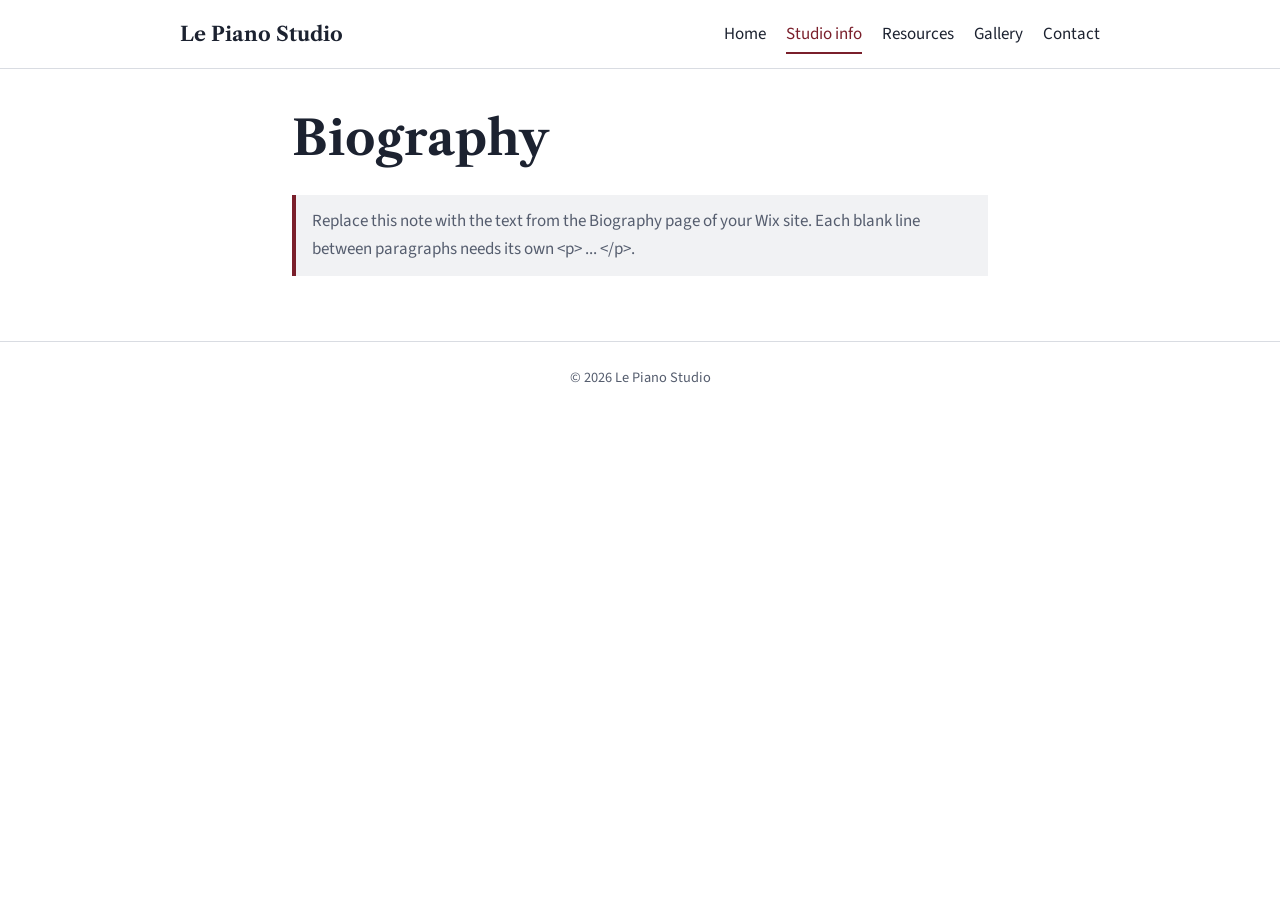
==== biography.html @ 48ca3c65 "Add files via upload" ====
<!doctype html>
<html lang="en">
<head>
<meta charset="utf-8">
<meta name="viewport" content="width=device-width,initial-scale=1">
<title>Biography | Le Piano Studio</title>
<link rel="preconnect" href="https://fonts.googleapis.com">
<link rel="preconnect" href="https://fonts.gstatic.com" crossorigin>
<link href="https://fonts.googleapis.com/css2?family=Libre+Caslon+Text:wght@400;700&family=Source+Sans+3:wght@400;600&display=swap" rel="stylesheet">
<link rel="stylesheet" href="css/styles.css">
</head>
<body>
<div id="site-header"></div>
<main><div class="wrap">
<h1>Biography</h1>
<p class="todo">Replace this note with the text from the Biography page of your Wix site. Each blank line between paragraphs needs its own &lt;p&gt; ... &lt;/p&gt;.</p>
</div></main>
<div id="site-footer"></div>
<script src="js/site.js"></script>
</body>
</html>
---- css/styles.css ----
:root{--ink:#1c2230;--muted:#555d6e;--paper:#fff;--wash:#f1f2f4;--accent:#7a1f2b;--line:#d9dce2;--serif:'Libre Caslon Text',Georgia,serif;--sans:'Source Sans 3','Segoe UI',Arial,sans-serif}
@media(prefers-color-scheme:dark){:root{--ink:#eceef2;--muted:#a9afbd;--paper:#14171f;--wash:#1d212c;--accent:#e08a96;--line:#333948}}
*{box-sizing:border-box}
body{margin:0;font:1.0625rem/1.65 var(--sans);color:var(--ink);background:var(--paper)}
h1,h2,h3{font-family:var(--serif);font-weight:700;line-height:1.2;margin:0 0 .6em}
h1{font-size:clamp(2rem,5vw,3rem)}h2{font-size:1.5rem;margin-top:1.8em}
p{margin:0 0 1em}a{color:var(--accent)}a:focus-visible,button:focus-visible{outline:3px solid var(--accent);outline-offset:2px}
.wrap{max-width:46rem;margin:0 auto;padding:0 1.25rem}
.site-header{border-bottom:1px solid var(--line);background:var(--paper)}
.header-inner{max-width:60rem;margin:0 auto;padding:.9rem 1.25rem;display:flex;flex-wrap:wrap;align-items:center;justify-content:space-between;gap:.5rem 1.5rem}
.brand{font:700 1.25rem var(--serif);color:var(--ink);text-decoration:none}
.nav{display:flex;flex-wrap:wrap;gap:.25rem 1.25rem;list-style:none;margin:0;padding:0}
.nav a{color:var(--ink);text-decoration:none;padding:.35rem 0;display:inline-block}
.nav a:hover,.nav a[aria-current=page]{color:var(--accent);box-shadow:inset 0 -2px var(--accent)}
.has-sub{position:relative}
.sub{list-style:none;margin:0;padding:.4rem 0;position:absolute;left:-.75rem;top:100%;min-width:12rem;background:var(--paper);border:1px solid var(--line);display:none;z-index:5}
.has-sub:hover .sub,.has-sub:focus-within .sub{display:block}
.sub a{padding:.4rem .75rem;display:block}
@media(max-width:40rem){.sub{position:static;display:block;border:0;padding:0 0 0 1rem}}
.keys{height:7rem;background:url("data:image/svg+xml,%3Csvg xmlns='http://www.w3.org/2000/svg' width='140' height='100' preserveAspectRatio='none' viewBox='0 0 140 100'%3E%3Crect width='140' height='100' fill='%23fff'/%3E%3Cg stroke='%23999' stroke-width='1'%3E%3Cpath d='M0 0V100M20 0V100M40 0V100M60 0V100M80 0V100M100 0V100M120 0V100'/%3E%3C/g%3E%3Cg fill='%231c2230'%3E%3Crect x='14' width='12' height='60'/%3E%3Crect x='34' width='12' height='60'/%3E%3Crect x='74' width='12' height='60'/%3E%3Crect x='94' width='12' height='60'/%3E%3Crect x='114' width='12' height='60'/%3E%3C/g%3E%3C/svg%3E") repeat-x left top/14rem 100%;border-bottom:.6rem solid var(--accent)}
.hero{padding:3rem 0 2.5rem}
.btn{display:inline-block;background:var(--accent);color:#fff;text-decoration:none;padding:.65rem 1.2rem;margin:0 .5rem .5rem 0;font-weight:600}
.btn.alt{background:none;color:var(--accent);box-shadow:inset 0 0 0 2px var(--accent)}
main .wrap{padding-top:2.5rem;padding-bottom:3rem}
.todo{background:var(--wash);border-left:4px solid var(--accent);padding:.75rem 1rem;color:var(--muted)}
.grid{display:grid;grid-template-columns:repeat(auto-fill,minmax(14rem,1fr));gap:1rem;padding:0;list-style:none}
.grid img{width:100%;height:auto;display:block}
.site-footer{border-top:1px solid var(--line);padding:1.5rem 0;color:var(--muted);font-size:.9rem;text-align:center}
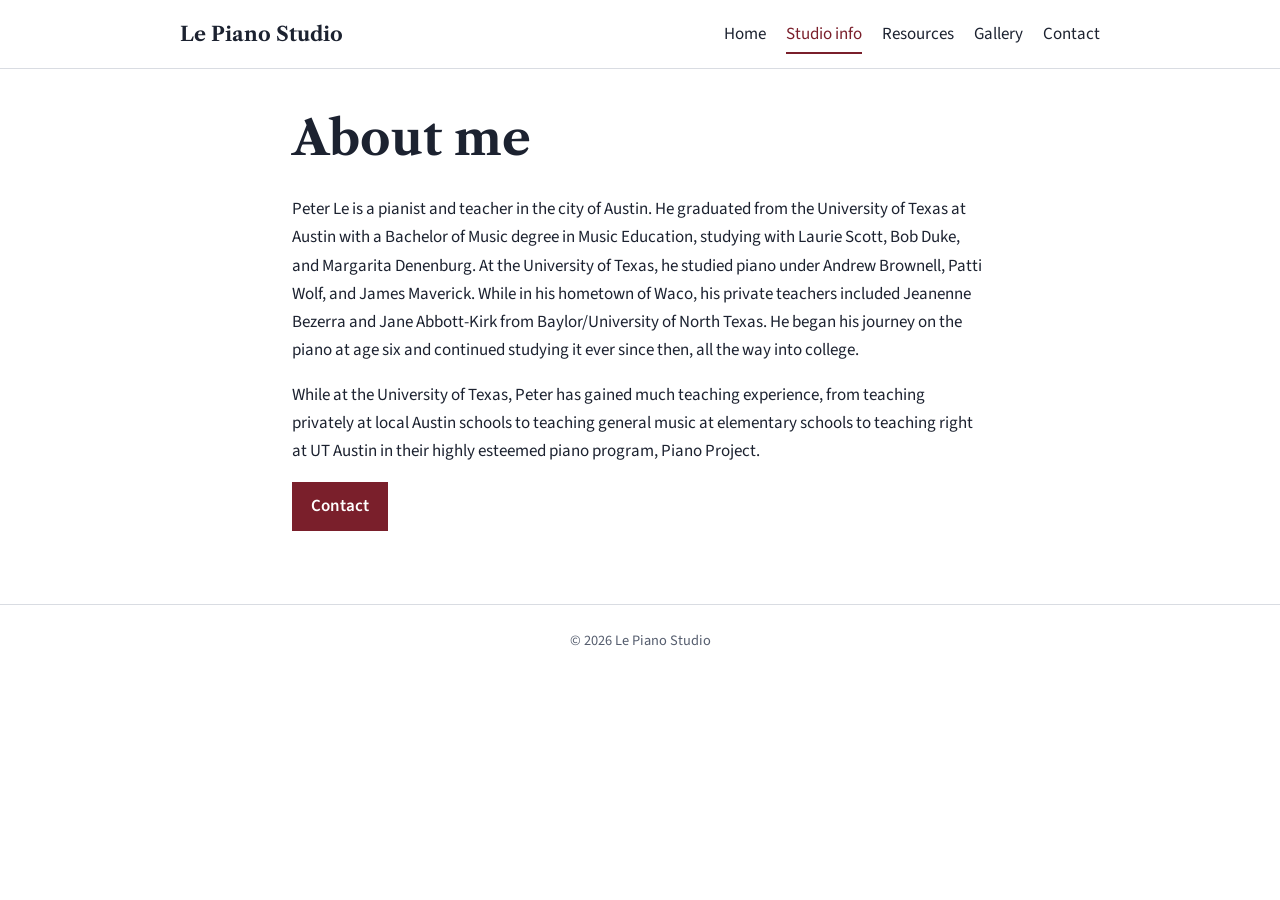
==== commit 21456837: "Add files via upload" ====
--- a/biography.html
+++ b/biography.html
@@ -12,8 +12,11 @@
 <body>
 <div id="site-header"></div>
 <main><div class="wrap">
-<h1>Biography</h1>
-<p class="todo">Replace this note with the text from the Biography page of your Wix site. Each blank line between paragraphs needs its own &lt;p&gt; ... &lt;/p&gt;.</p>
+<!-- EDIT: change the words between the tags. A new paragraph needs its own <p> ... </p> -->
+<h1>About me</h1>
+<p>Peter Le is a pianist and teacher in the city of Austin. He graduated from the University of Texas at Austin with a Bachelor of Music degree in Music Education, studying with Laurie Scott, Bob Duke, and Margarita Denenburg. At the University of Texas, he studied piano under Andrew Brownell, Patti Wolf, and James Maverick. While in his hometown of Waco, his private teachers included Jeanenne Bezerra and Jane Abbott-Kirk from Baylor/University of North Texas. He began his journey on the piano at age six and continued studying it ever since then, all the way into college.</p>
+<p>While at the University of Texas, Peter has gained much teaching experience, from teaching privately at local Austin schools to teaching general music at elementary schools to teaching right at UT Austin in their highly esteemed piano program, Piano Project.</p>
+<p><a class="btn" href="contact.html">Contact</a></p>
 </div></main>
 <div id="site-footer"></div>
 <script src="js/site.js"></script>
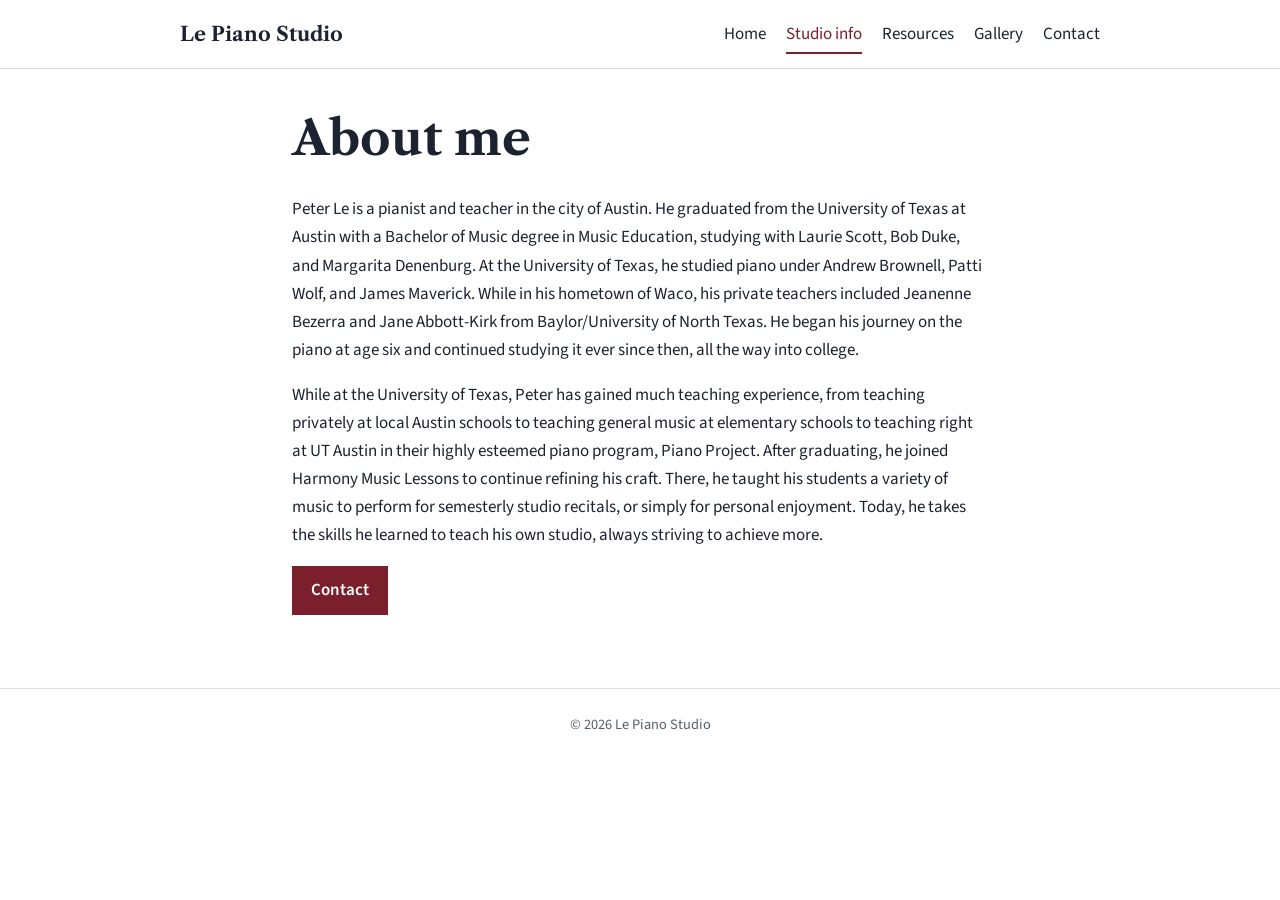
==== commit cfe91e1e: "Update biography.html" ====
--- a/biography.html
+++ b/biography.html
@@ -15,7 +15,7 @@
 <!-- EDIT: change the words between the tags. A new paragraph needs its own <p> ... </p> -->
 <h1>About me</h1>
 <p>Peter Le is a pianist and teacher in the city of Austin. He graduated from the University of Texas at Austin with a Bachelor of Music degree in Music Education, studying with Laurie Scott, Bob Duke, and Margarita Denenburg. At the University of Texas, he studied piano under Andrew Brownell, Patti Wolf, and James Maverick. While in his hometown of Waco, his private teachers included Jeanenne Bezerra and Jane Abbott-Kirk from Baylor/University of North Texas. He began his journey on the piano at age six and continued studying it ever since then, all the way into college.</p>
-<p>While at the University of Texas, Peter has gained much teaching experience, from teaching privately at local Austin schools to teaching general music at elementary schools to teaching right at UT Austin in their highly esteemed piano program, Piano Project.</p>
+<p>While at the University of Texas, Peter has gained much teaching experience, from teaching privately at local Austin schools to teaching general music at elementary schools to teaching right at UT Austin in their highly esteemed piano program, Piano Project. After graduating, he joined Harmony Music Lessons to continue refining his craft. There, he taught his students a variety of music to perform for semesterly studio recitals, or simply for personal enjoyment. Today, he takes the skills he learned to teach his own studio, always striving to achieve more.</p>
 <p><a class="btn" href="contact.html">Contact</a></p>
 </div></main>
 <div id="site-footer"></div>
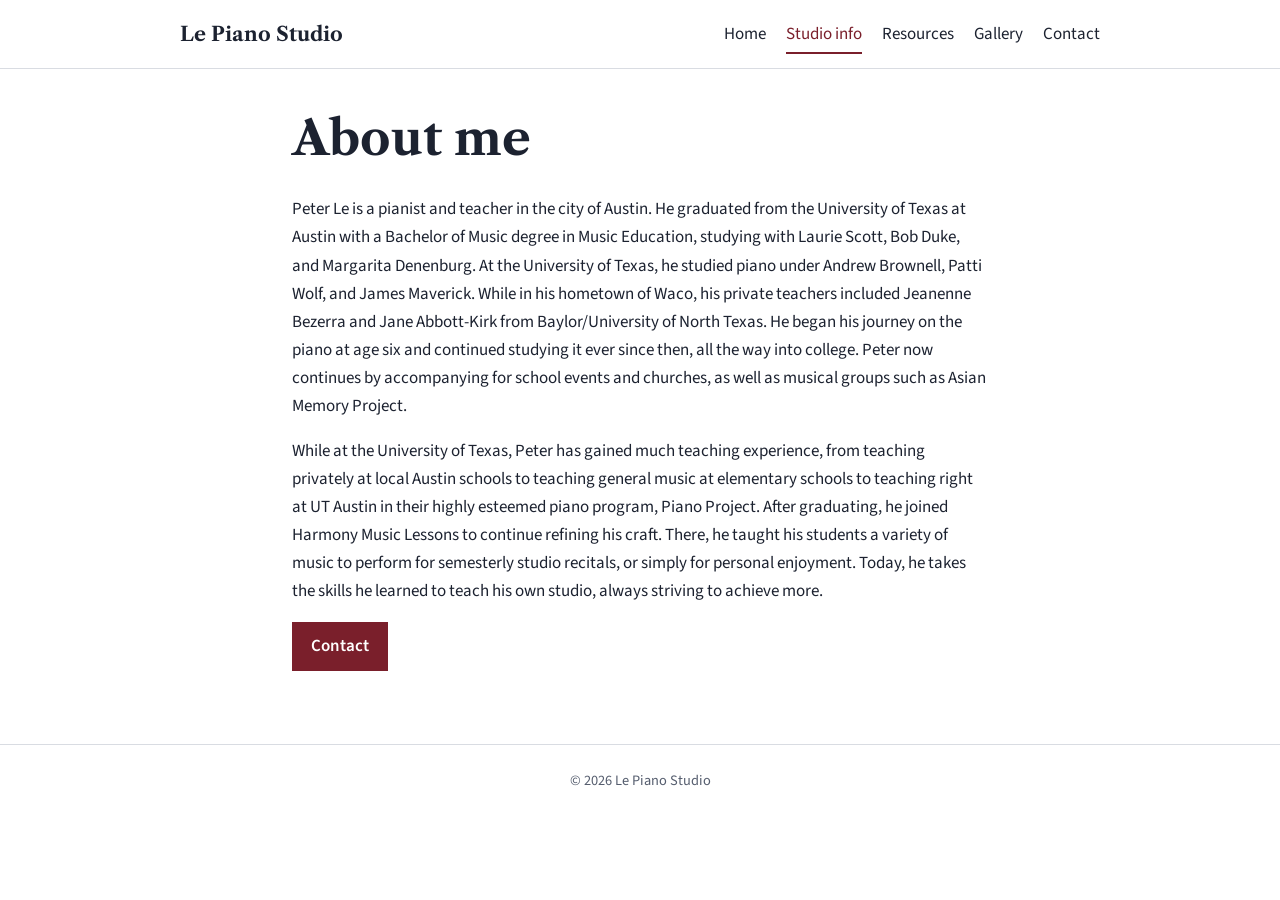
==== commit 3d5055dd: "Update biography.html" ====
--- a/biography.html
+++ b/biography.html
@@ -14,7 +14,7 @@
 <main><div class="wrap">
 <!-- EDIT: change the words between the tags. A new paragraph needs its own <p> ... </p> -->
 <h1>About me</h1>
-<p>Peter Le is a pianist and teacher in the city of Austin. He graduated from the University of Texas at Austin with a Bachelor of Music degree in Music Education, studying with Laurie Scott, Bob Duke, and Margarita Denenburg. At the University of Texas, he studied piano under Andrew Brownell, Patti Wolf, and James Maverick. While in his hometown of Waco, his private teachers included Jeanenne Bezerra and Jane Abbott-Kirk from Baylor/University of North Texas. He began his journey on the piano at age six and continued studying it ever since then, all the way into college.</p>
+<p>Peter Le is a pianist and teacher in the city of Austin. He graduated from the University of Texas at Austin with a Bachelor of Music degree in Music Education, studying with Laurie Scott, Bob Duke, and Margarita Denenburg. At the University of Texas, he studied piano under Andrew Brownell, Patti Wolf, and James Maverick. While in his hometown of Waco, his private teachers included Jeanenne Bezerra and Jane Abbott-Kirk from Baylor/University of North Texas. He began his journey on the piano at age six and continued studying it ever since then, all the way into college. Peter now continues by accompanying for school events and churches, as well as musical groups such as Asian Memory Project.</p>
 <p>While at the University of Texas, Peter has gained much teaching experience, from teaching privately at local Austin schools to teaching general music at elementary schools to teaching right at UT Austin in their highly esteemed piano program, Piano Project. After graduating, he joined Harmony Music Lessons to continue refining his craft. There, he taught his students a variety of music to perform for semesterly studio recitals, or simply for personal enjoyment. Today, he takes the skills he learned to teach his own studio, always striving to achieve more.</p>
 <p><a class="btn" href="contact.html">Contact</a></p>
 </div></main>
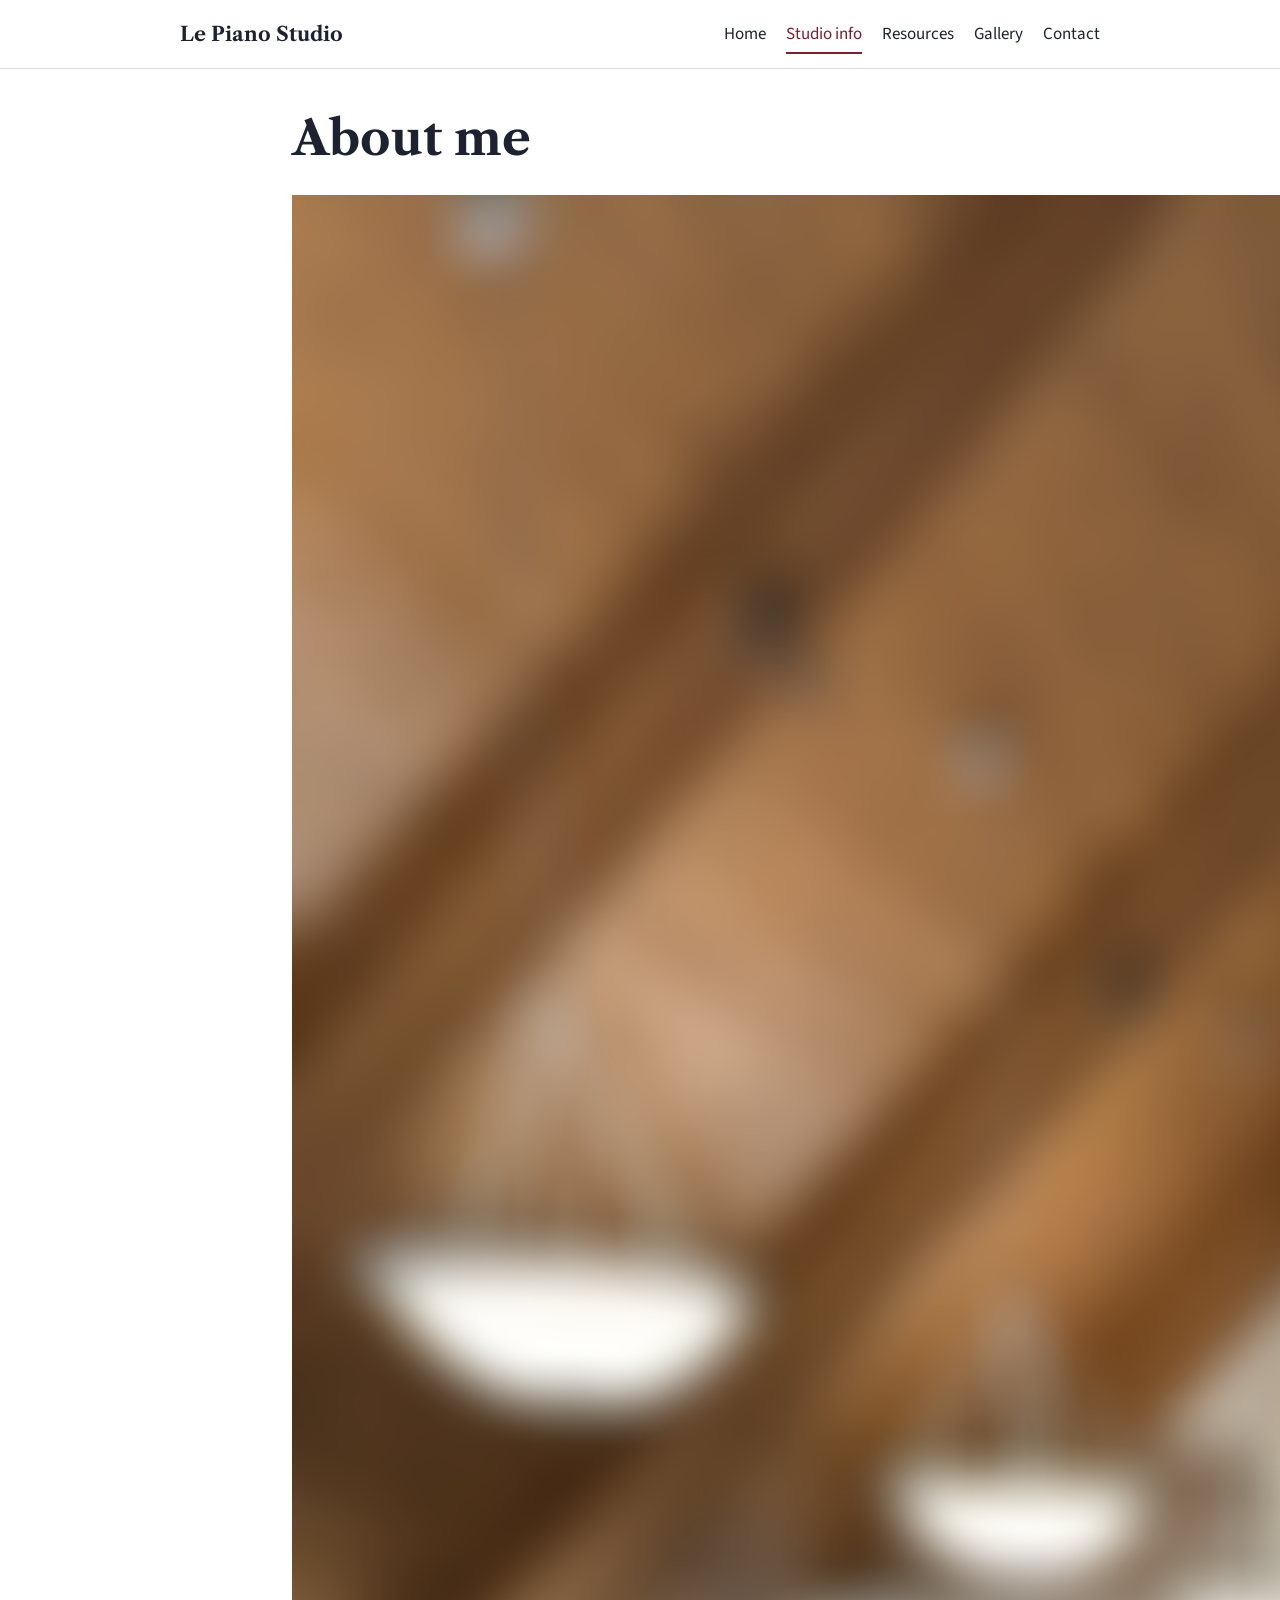
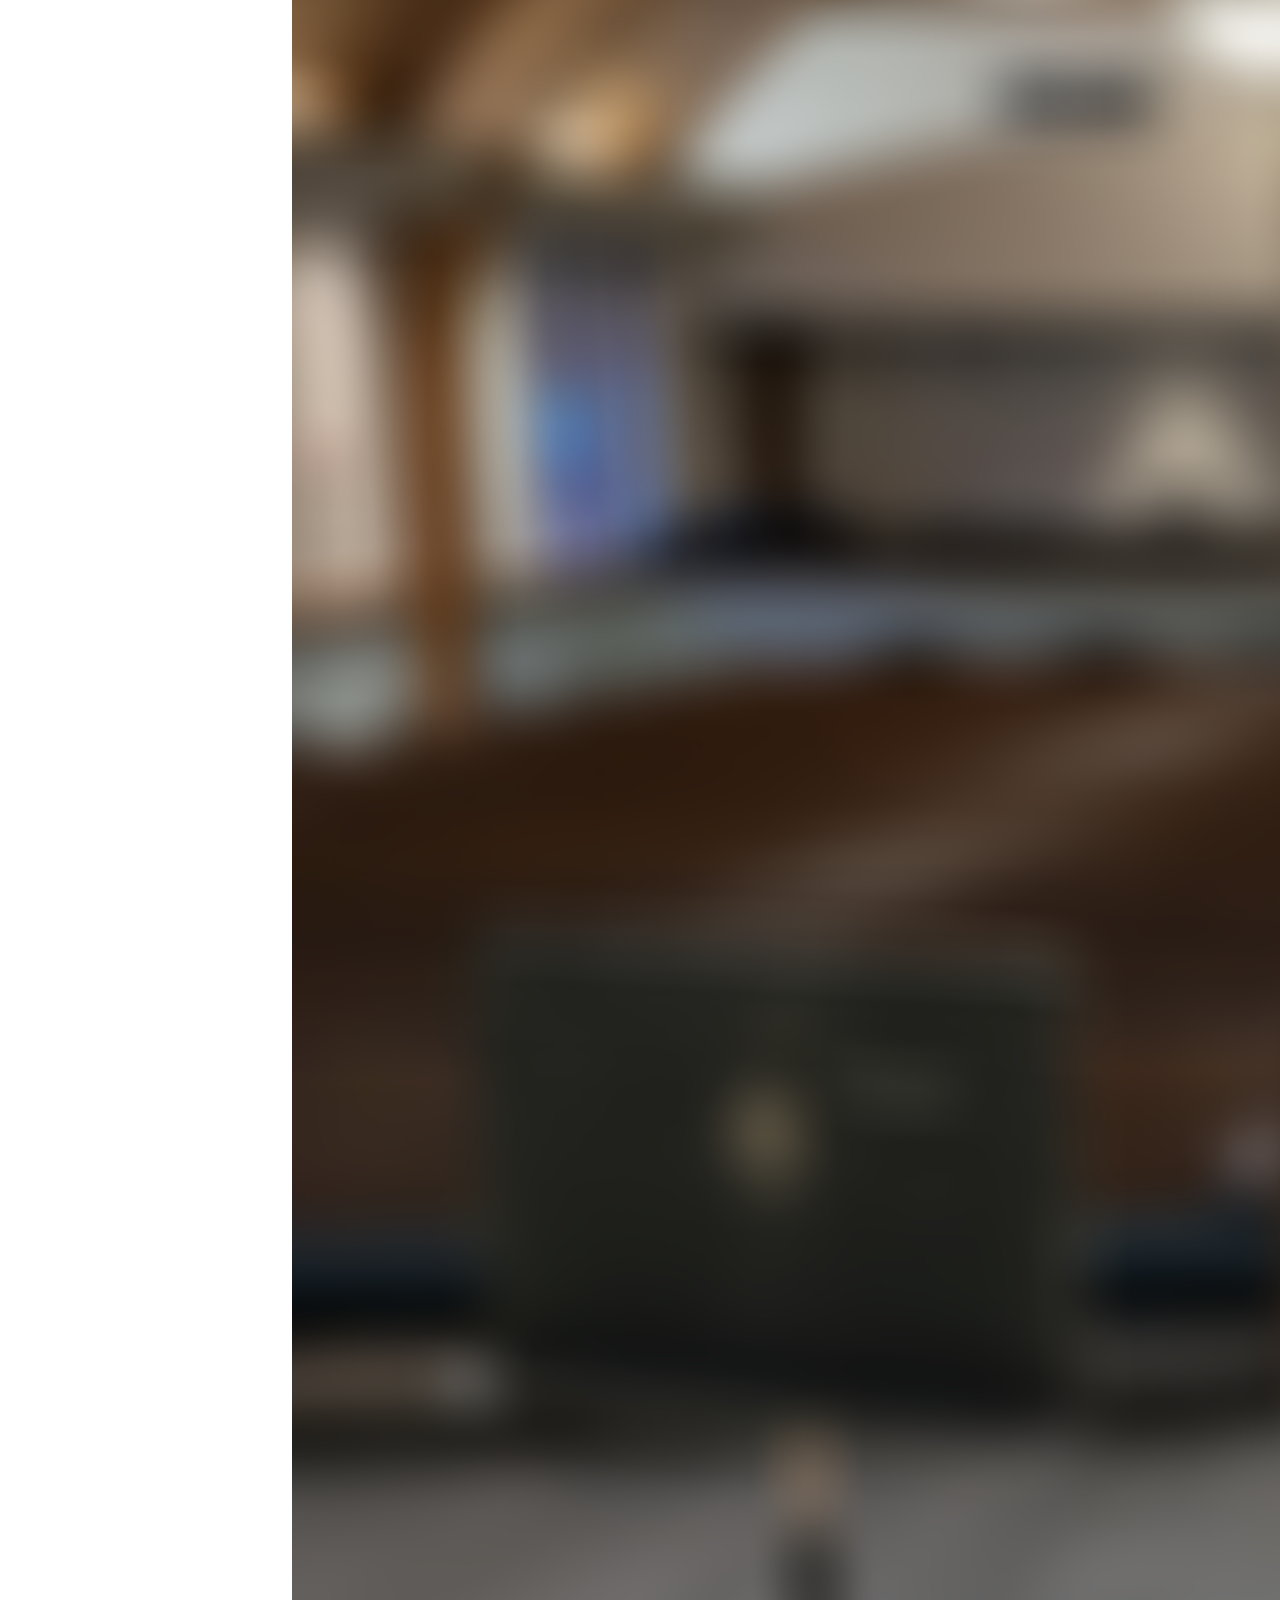
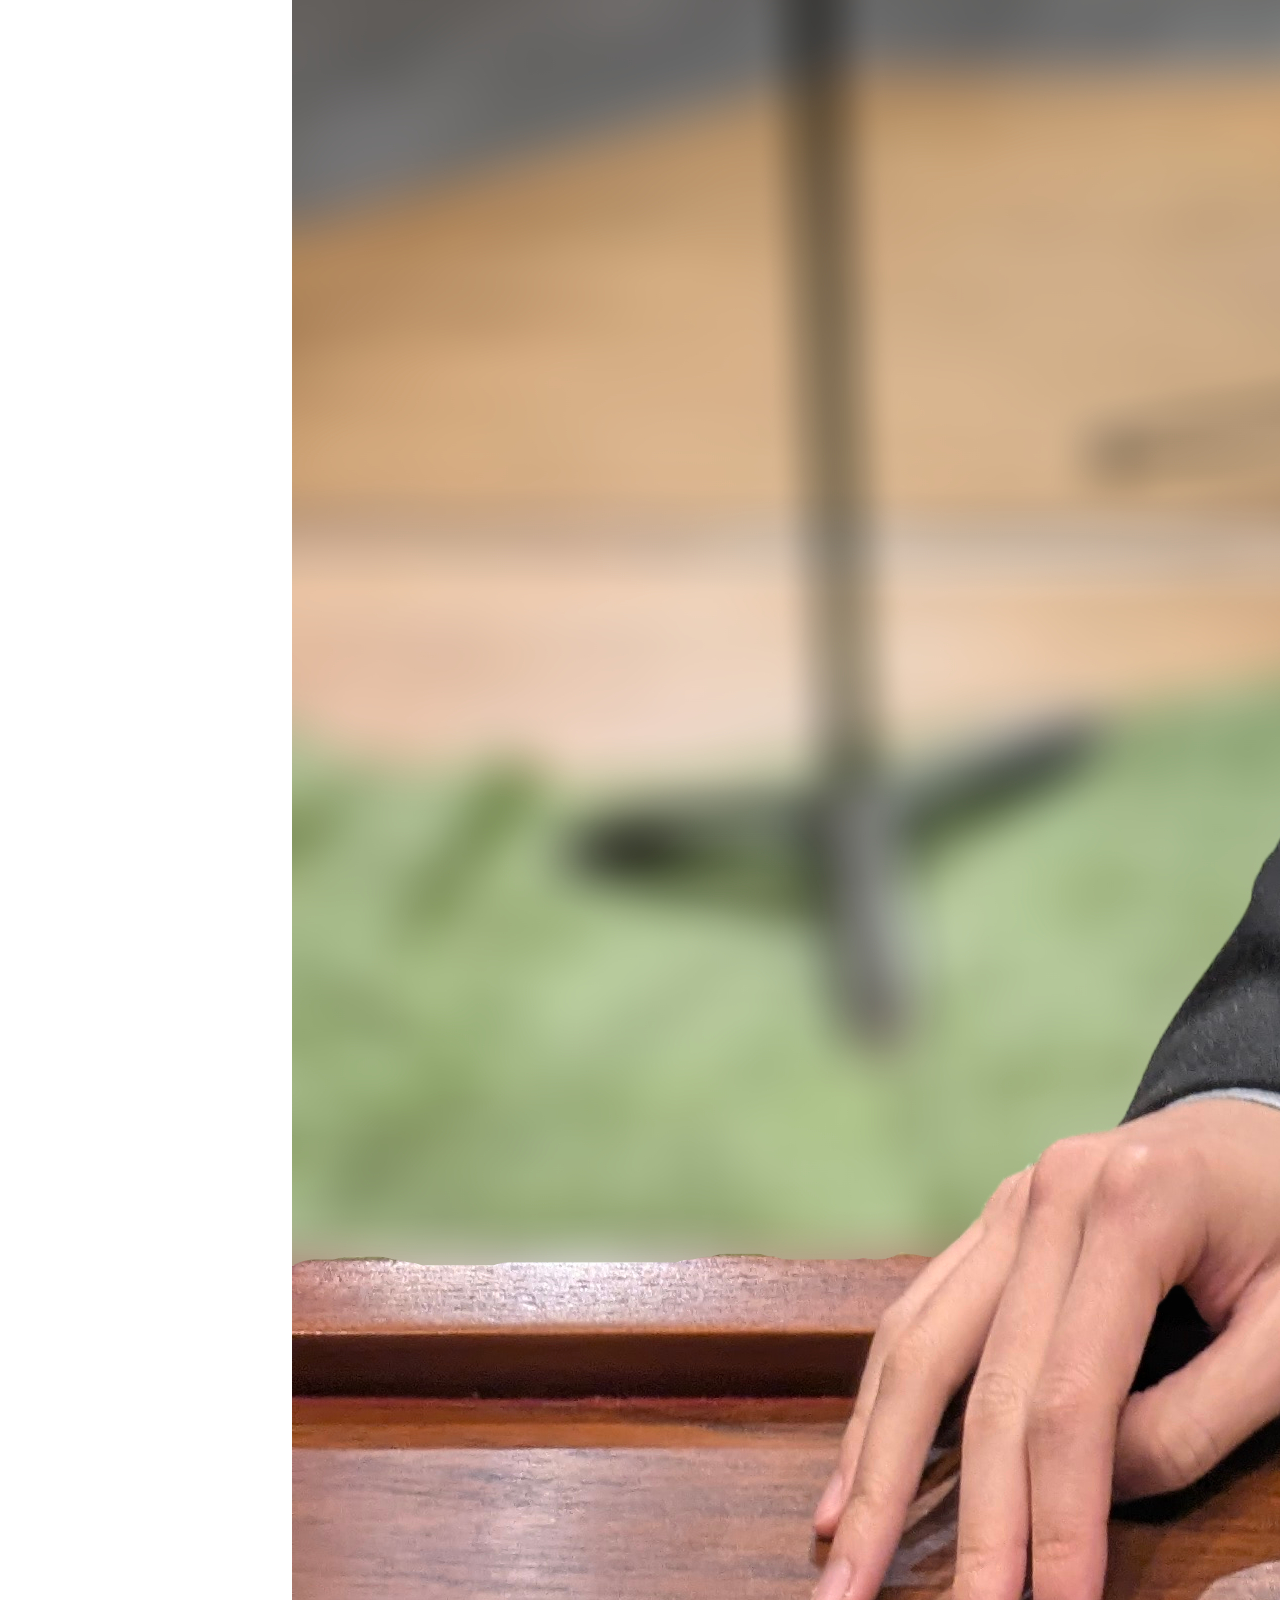
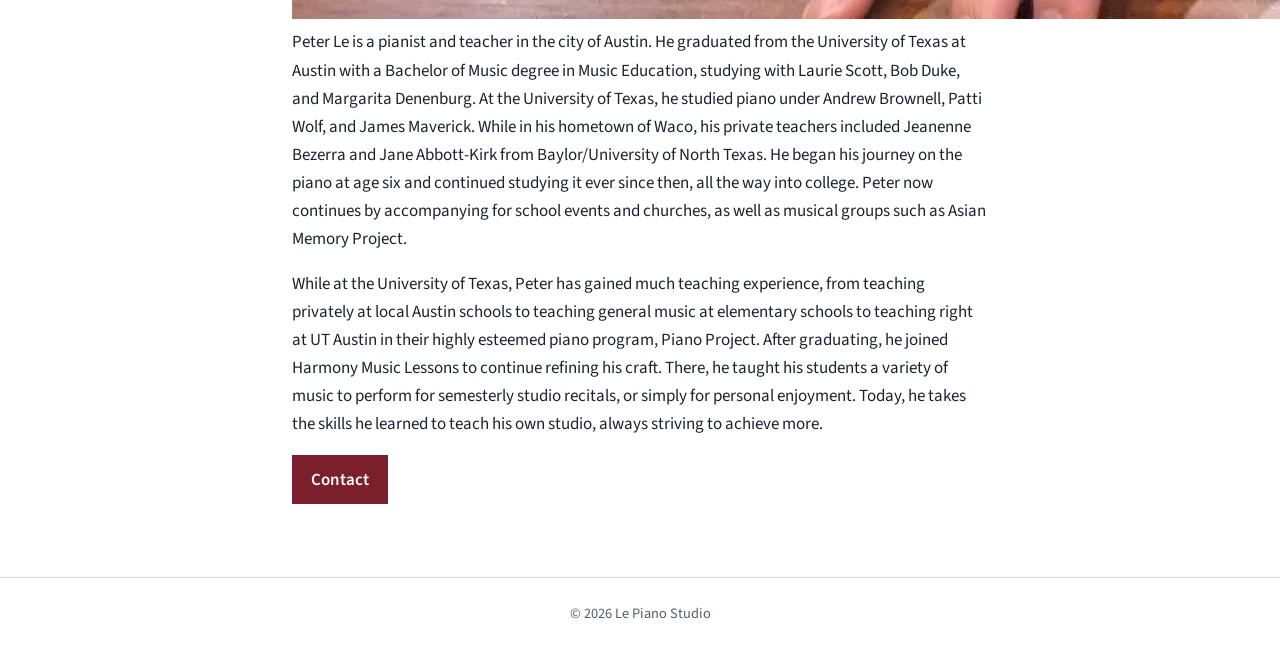
==== commit 434fbaab: "Update biography.html" ====
--- a/biography.html
+++ b/biography.html
@@ -14,6 +14,7 @@
 <main><div class="wrap">
 <!-- EDIT: change the words between the tags. A new paragraph needs its own <p> ... </p> -->
 <h1>About me</h1>
+  <img class="portrait" src="assets/PXL_20260418_220444146(1).jpg" alt="Self portrait">
 <p>Peter Le is a pianist and teacher in the city of Austin. He graduated from the University of Texas at Austin with a Bachelor of Music degree in Music Education, studying with Laurie Scott, Bob Duke, and Margarita Denenburg. At the University of Texas, he studied piano under Andrew Brownell, Patti Wolf, and James Maverick. While in his hometown of Waco, his private teachers included Jeanenne Bezerra and Jane Abbott-Kirk from Baylor/University of North Texas. He began his journey on the piano at age six and continued studying it ever since then, all the way into college. Peter now continues by accompanying for school events and churches, as well as musical groups such as Asian Memory Project.</p>
 <p>While at the University of Texas, Peter has gained much teaching experience, from teaching privately at local Austin schools to teaching general music at elementary schools to teaching right at UT Austin in their highly esteemed piano program, Piano Project. After graduating, he joined Harmony Music Lessons to continue refining his craft. There, he taught his students a variety of music to perform for semesterly studio recitals, or simply for personal enjoyment. Today, he takes the skills he learned to teach his own studio, always striving to achieve more.</p>
 <p><a class="btn" href="contact.html">Contact</a></p>
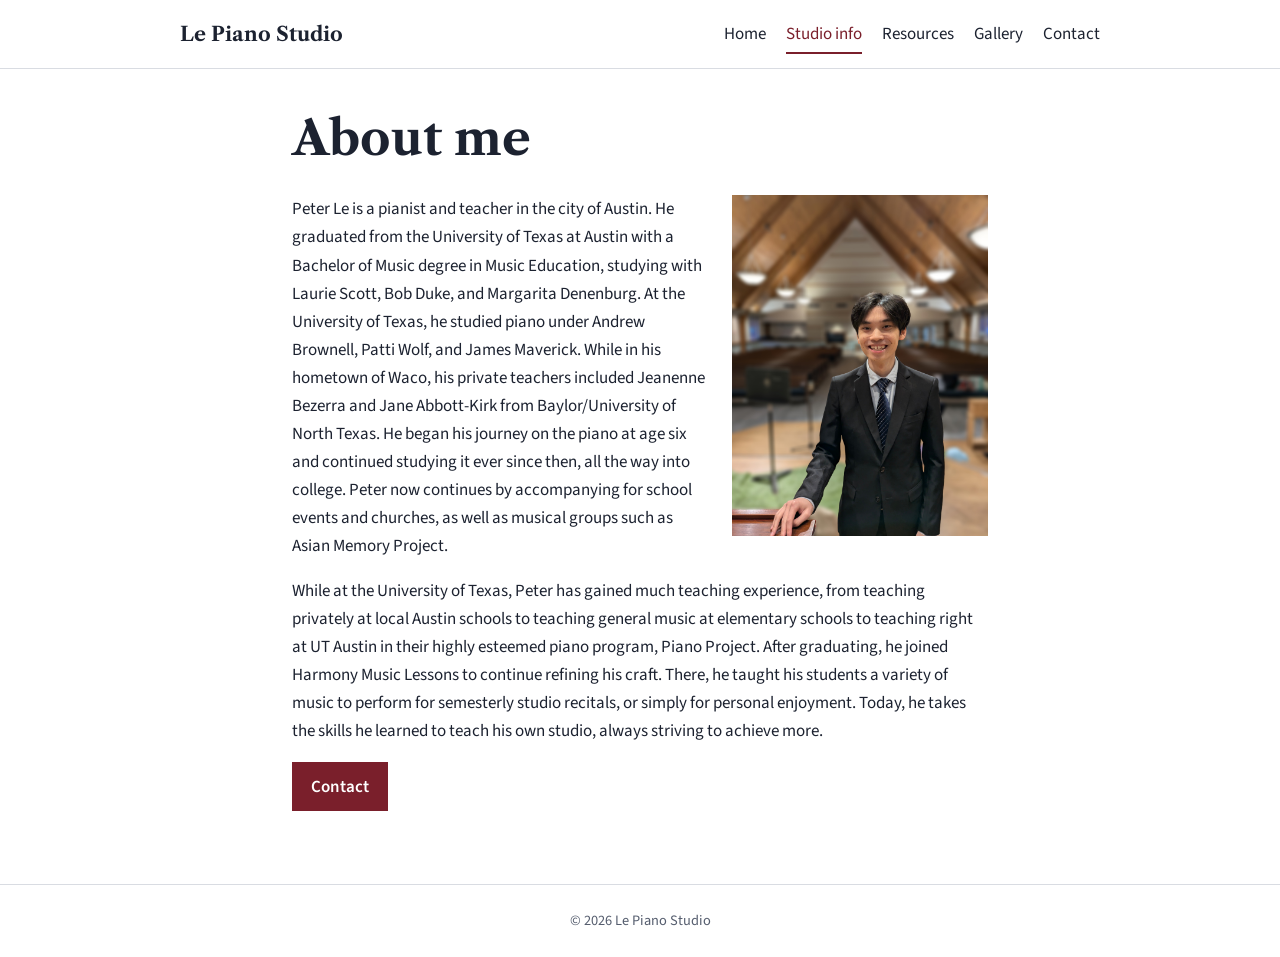
==== commit 5c0fbe56: "Rename biography1.html to biography.html" ====
--- a/biography.html
+++ b/biography.html
@@ -14,7 +14,7 @@
 <main><div class="wrap">
 <!-- EDIT: change the words between the tags. A new paragraph needs its own <p> ... </p> -->
 <h1>About me</h1>
-  <img class="portrait" src="assets/PXL_20260418_220444146(1).jpg" alt="Self portrait">
+<img class="portrait" src="assets/PXL_20260418_220444146%281%29.jpg" alt="Peter Le at the piano">
 <p>Peter Le is a pianist and teacher in the city of Austin. He graduated from the University of Texas at Austin with a Bachelor of Music degree in Music Education, studying with Laurie Scott, Bob Duke, and Margarita Denenburg. At the University of Texas, he studied piano under Andrew Brownell, Patti Wolf, and James Maverick. While in his hometown of Waco, his private teachers included Jeanenne Bezerra and Jane Abbott-Kirk from Baylor/University of North Texas. He began his journey on the piano at age six and continued studying it ever since then, all the way into college. Peter now continues by accompanying for school events and churches, as well as musical groups such as Asian Memory Project.</p>
 <p>While at the University of Texas, Peter has gained much teaching experience, from teaching privately at local Austin schools to teaching general music at elementary schools to teaching right at UT Austin in their highly esteemed piano program, Piano Project. After graduating, he joined Harmony Music Lessons to continue refining his craft. There, he taught his students a variety of music to perform for semesterly studio recitals, or simply for personal enjoyment. Today, he takes the skills he learned to teach his own studio, always striving to achieve more.</p>
 <p><a class="btn" href="contact.html">Contact</a></p>
--- a/css/styles.css
+++ b/css/styles.css
@@ -26,3 +26,5 @@
 .grid{display:grid;grid-template-columns:repeat(auto-fill,minmax(14rem,1fr));gap:1rem;padding:0;list-style:none}
 .grid img{width:100%;height:auto;display:block}
 .site-footer{border-top:1px solid var(--line);padding:1.5rem 0;color:var(--muted);font-size:.9rem;text-align:center}
+.portrait{float:right;width:min(16rem,45%);height:auto;margin:0 0 1rem 1.5rem}
+@media(max-width:40rem){.portrait{float:none;display:block;width:100%;max-width:20rem;margin:0 0 1rem}}
